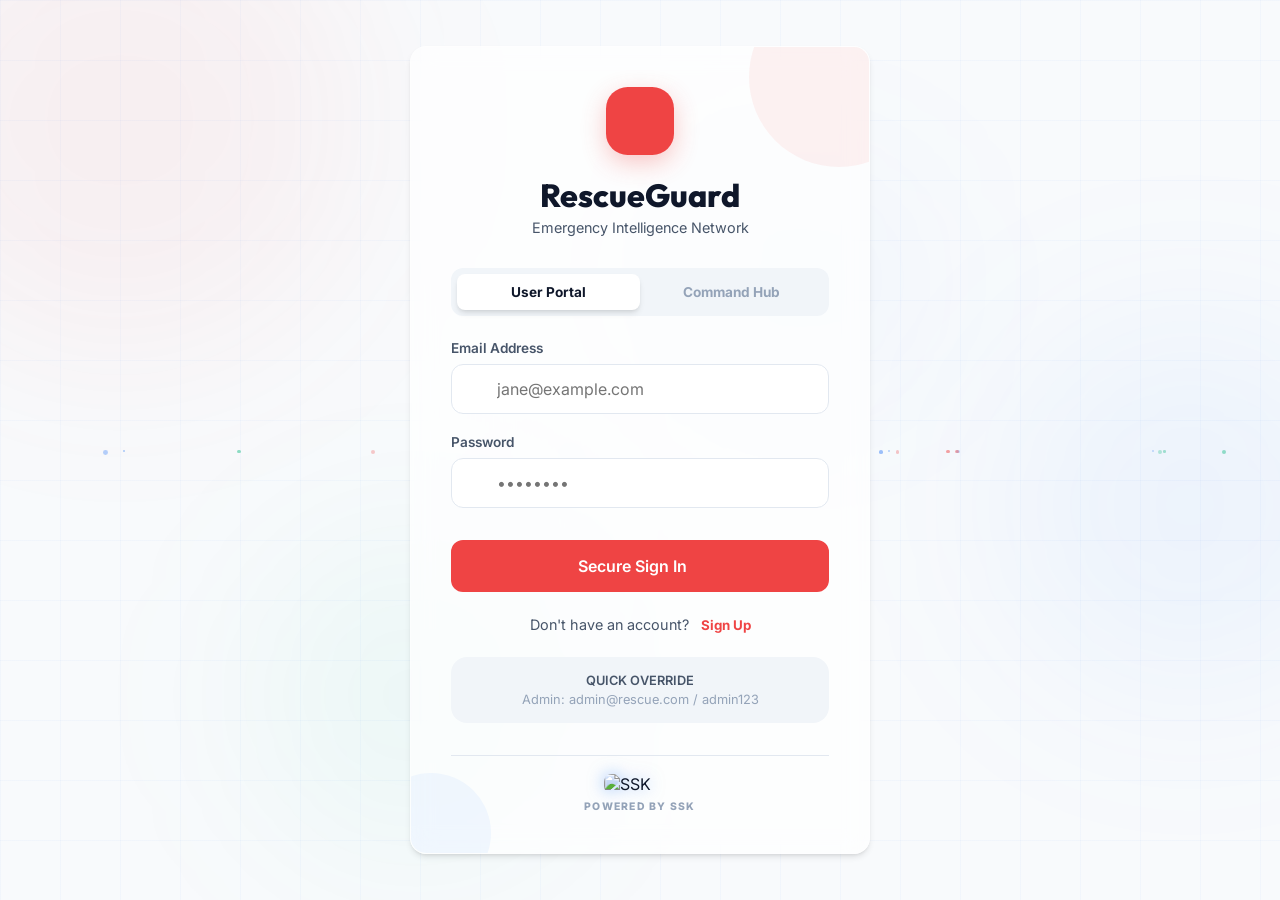
==== index.html @ 719359ab "Migrate React project to vanilla HTML/CSS/JS architecture" ====
<!DOCTYPE html>
<html lang="en">
<head>
    <meta charset="UTF-8">
    <meta name="viewport" content="width=device-width, initial-scale=1.0">
    <title>RescueGuard - Login</title>
    <link rel="stylesheet" href="css/styles.css">
    <link rel="stylesheet" href="css/components.css">
    <script src="https://unpkg.com/lucide@latest"></script>
</head>
<body>
    <div class="login-container">
        <!-- Animated Background -->
        <div class="grid-overlay"></div>
        <div class="page-orbs">
            <div class="orb orb-1"></div>
            <div class="orb orb-2"></div>
            <div class="orb orb-3"></div>
            <div class="orb orb-4"></div>
        </div>
        <div id="particles-container"></div>

        <!-- Login Card -->
        <div class="glass-card login-card">
            <!-- Decorative circles -->
            <div style="position: absolute; top: -60px; right: -60px; width: 180px; height: 180px; background: var(--primary); opacity: 0.07; border-radius: 50%; z-index: 0;"></div>
            <div style="position: absolute; bottom: -40px; left: -40px; width: 120px; height: 120px; background: var(--secondary); opacity: 0.06; border-radius: 50%; z-index: 0;"></div>

            <!-- Header -->
            <div style="text-align: center; margin-bottom: 2rem; position: relative; z-index: 1;">
                <div class="login-icon-bg">
                    <i data-lucide="activity" color="white" width="34" height="34"></i>
                </div>
                <h1 style="font-size: 2rem; margin-bottom: 0.25rem; color: var(--text-primary); font-weight: 800;">
                    RescueGuard
                </h1>
                <p style="color: var(--text-secondary); font-size: 0.9rem;">Emergency Intelligence Network</p>
            </div>

            <!-- Role Switcher -->
            <div id="role-switcher" class="role-switcher">
                <button class="role-btn active" data-role="user">User Portal</button>
                <button class="role-btn" data-role="admin">Command Hub</button>
            </div>

            <form id="login-form" style="position: relative; z-index: 1;">
                <div id="error-message" style="display: none; padding: 0.75rem; background: rgba(239,68,68,0.1); color: var(--primary); border-radius: 0.5rem; font-size: 0.85rem; margin-bottom: 1rem; text-align: center; font-weight: 600; border: 1px solid rgba(239,68,68,0.2);"></div>

                <!-- Registration Fields -->
                <div id="register-fields" style="display: none; margin-bottom: 1.25rem;">
                    <div class="input-group">
                        <label>Full Name</label>
                        <div class="input-icon-wrapper">
                            <span class="input-icon"><i data-lucide="user" width="18" height="18"></i></span>
                            <input type="text" id="name" class="form-input" placeholder="Jane Doe">
                        </div>
                    </div>
                </div>

                <!-- Email / Admin ID -->
                <div class="input-group">
                    <label id="email-label">Email Address</label>
                    <div class="input-icon-wrapper">
                        <span class="input-icon"><i id="email-icon" data-lucide="mail" width="18" height="18"></i></span>
                        <input type="text" id="email" required class="form-input" placeholder="jane@example.com">
                    </div>
                </div>

                <!-- Password -->
                <div class="input-group" style="margin-bottom: 2rem;">
                    <label>Password</label>
                    <div class="input-icon-wrapper">
                        <span class="input-icon"><i data-lucide="lock" width="18" height="18"></i></span>
                        <input type="password" id="password" required class="form-input" placeholder="••••••••">
                        <button type="button" id="toggle-password" style="position: absolute; right: 0.75rem; top: 50%; transform: translateY(-50%); background: transparent; border: none; color: var(--text-muted); cursor: pointer; display: flex; align-items: center; justify-content: center; padding: 0.5rem; transition: color 0.2s;">
                            <i id="password-icon" data-lucide="eye" width="18" height="18"></i>
                        </button>
                    </div>
                </div>

                <button type="submit" id="submit-btn" class="btn btn-primary" style="width: 100%; justify-content: center; padding: 1rem; font-size: 1rem;">
                    <span id="submit-text">Secure Sign In</span>
                    <i data-lucide="arrow-right" width="20" height="20" style="margin-left: 0.5rem;"></i>
                </button>
            </form>

            <!-- Toggle register/login -->
            <div style="margin-top: 1.5rem; text-align: center; position: relative; z-index: 1;">
                <p style="color: var(--text-secondary); font-size: 0.9rem;">
                    <span id="toggle-text">Don't have an account?</span>
                    <button id="toggle-auth-mode" style="background: transparent; border: none; color: var(--primary); font-weight: 700; margin-left: 0.5rem; cursor: pointer; font-family: inherit;">
                        Sign Up
                    </button>
                </p>
            </div>

            <!-- Quick credentials hint -->
            <div id="quick-hint" style="margin-top: 1.5rem; padding: 1rem; background: var(--bg-accent); border-radius: 1rem; text-align: center; font-size: 0.8rem; color: var(--text-muted);">
                <p style="font-weight: 600; color: var(--text-secondary); margin-bottom: 0.25rem;">QUICK OVERRIDE</p>
                <p>Admin: admin@rescue.com / admin123</p>
            </div>

            <!-- SSK Logo -->
            <div style="margin-top: 2rem; display: flex; flex-direction: column; align-items: center; gap: 6px; position: relative; z-index: 1;">
                <div style="width: 100%; height: 1px; background: var(--border); margin-bottom: 0.75rem;"></div>
                <img src="assets/hero.png" alt="SSK" style="width: 72px; height: auto; object-fit: contain; filter: drop-shadow(0 0 8px rgba(59,130,246,0.5)); border-radius: 8px;">
                <p style="font-size: 0.65rem; font-weight: 800; color: var(--text-muted); letter-spacing: 0.12em; text-transform: uppercase;">
                    Powered by SSK
                </p>
            </div>
        </div>
    </div>

    <script src="js/login.js"></script>
    <script>
        lucide.createIcons();
    </script>
</body>
</html>
---- css/styles.css ----
@import url('https://fonts.googleapis.com/css2?family=Inter:wght@300;400;500;600;700&family=Outfit:wght@400;500;600;700;800&display=swap');

:root {
  /* Light Theme */
  --bg-primary: #f8fafc;
  --bg-secondary: #ffffff;
  --bg-accent: #f1f5f9;
  --text-primary: #0f172a;
  --text-secondary: #475569;
  --text-muted: #94a3b8;
  --primary: #ef4444;
  --primary-hover: #dc2626;
  --secondary: #3b82f6;
  --success: #10b981;
  --warning: #f59e0b;
  --border: #e2e8f0;
  --shadow: 0 4px 6px -1px rgb(0 0 0 / 0.1), 0 2px 4px -2px rgb(0 0 0 / 0.1);
  --glass: rgba(255, 255, 255, 0.7);
  --glass-border: rgba(255, 255, 255, 0.3);
  --orb-1: rgba(239, 68, 68, 0.06);
  --orb-2: rgba(59, 130, 246, 0.06);
  --orb-3: rgba(16, 185, 129, 0.05);
}

[data-theme='dark'] {
  --bg-primary: #0f172a;
  --bg-secondary: #1e293b;
  --bg-accent: #334155;
  --text-primary: #f8fafc;
  --text-secondary: #cbd5e1;
  --text-muted: #64748b;
  --primary: #f87171;
  --primary-hover: #ef4444;
  --secondary: #60a5fa;
  --success: #34d399;
  --warning: #fbbf24;
  --border: #334155;
  --shadow: 0 10px 15px -3px rgb(0 0 0 / 0.5);
  --glass: rgba(30, 41, 59, 0.7);
  --glass-border: rgba(255, 255, 255, 0.1);
  --orb-1: rgba(239, 68, 68, 0.09);
  --orb-2: rgba(59, 130, 246, 0.09);
  --orb-3: rgba(16, 185, 129, 0.07);
}

* {
  margin: 0;
  padding: 0;
  box-sizing: border-box;
  font-family: 'Inter', sans-serif;
  transition: background-color 0.3s ease, border-color 0.3s ease, color 0.3s ease;
}

body {
  background-color: var(--bg-primary);
  color: var(--text-primary);
  min-height: 100vh;
  overflow-x: hidden;
}

h1, h2, h3, h4, h5, h6 {
  font-family: 'Outfit', sans-serif;
}

/* ═══════════════ ANIMATED BACKGROUND ORBS ═══════════════ */
.page-orbs {
  position: fixed;
  inset: 0;
  pointer-events: none;
  z-index: 0;
  overflow: hidden;
}

.orb {
  position: absolute;
  border-radius: 50%;
  filter: blur(90px);
  will-change: transform;
}

.orb-1 {
  width: 480px; height: 480px;
  background: var(--orb-1);
  top: -120px; left: -120px;
  animation: orbDrift1 22s ease-in-out infinite;
}
.orb-2 {
  width: 380px; height: 380px;
  background: var(--orb-2);
  top: 35%; right: -100px;
  animation: orbDrift2 18s ease-in-out infinite;
  animation-delay: -6s;
}
.orb-3 {
  width: 320px; height: 320px;
  background: var(--orb-3);
  bottom: 5%; left: 20%;
  animation: orbDrift3 25s ease-in-out infinite;
  animation-delay: -12s;
}
.orb-4 {
  width: 200px; height: 200px;
  background: var(--orb-2);
  top: 20%; left: 55%;
  animation: orbDrift1 30s ease-in-out infinite;
  animation-delay: -8s;
}

@keyframes orbDrift1 {
  0%   { transform: translate(0, 0) scale(1); }
  33%  { transform: translate(50px, -60px) scale(1.06); }
  66%  { transform: translate(-40px, 70px) scale(0.95); }
  100% { transform: translate(0, 0) scale(1); }
}
@keyframes orbDrift2 {
  0%   { transform: translate(0, 0) scale(1); }
  33%  { transform: translate(-60px, 40px) scale(0.94); }
  66%  { transform: translate(50px, -50px) scale(1.07); }
  100% { transform: translate(0, 0) scale(1); }
}
@keyframes orbDrift3 {
  0%   { transform: translate(0, 0) scale(1); }
  33%  { transform: translate(70px, 50px) scale(1.04); }
  66%  { transform: translate(-50px, -40px) scale(0.97); }
  100% { transform: translate(0, 0) scale(1); }
}

/* Grid overlay */
.grid-overlay {
  position: fixed;
  inset: 0;
  pointer-events: none;
  z-index: 0;
  background-image:
    linear-gradient(rgba(59,130,246,0.035) 1px, transparent 1px),
    linear-gradient(90deg, rgba(59,130,246,0.035) 1px, transparent 1px);
  background-size: 60px 60px;
  animation: gridPan 35s linear infinite;
}

@keyframes gridPan {
  0%   { background-position: 0 0; }
  100% { background-position: 60px 60px; }
}

/* Floating particles */
.particle {
  position: fixed;
  width: 3px;
  height: 3px;
  border-radius: 50%;
  pointer-events: none;
  z-index: 0;
  animation: particleDrift linear infinite;
}

@keyframes particleDrift {
  0%   { transform: translateY(100vh) rotate(0deg); opacity: 0; }
  10%  { opacity: 0.5; }
  90%  { opacity: 0.15; }
  100% { transform: translateY(-10vh) rotate(720deg); opacity: 0; }
}

/* ═══════════════ GLASS CARD ═══════════════ */
.glass-card {
  background: var(--glass);
  backdrop-filter: blur(12px);
  -webkit-backdrop-filter: blur(12px);
  border: 1px solid var(--glass-border);
  border-radius: 1rem;
  box-shadow: var(--shadow);
}

/* ═══════════════ BUTTONS ═══════════════ */
.btn {
  padding: 0.75rem 1.5rem;
  border-radius: 0.75rem;
  font-weight: 600;
  cursor: pointer;
  border: none;
  display: flex;
  align-items: center;
  gap: 0.5rem;
  transition: all 0.2s cubic-bezier(0.4, 0, 0.2, 1);
  font-family: 'Outfit', sans-serif;
}
.btn:active { transform: scale(0.95); }

.btn-primary { background-color: var(--primary); color: white; }
.btn-primary:hover {
  background-color: var(--primary-hover);
  box-shadow: 0 0 20px rgba(239, 68, 68, 0.4);
}
.btn-secondary { background-color: var(--secondary); color: white; }
.btn-outline {
  background-color: transparent;
  border: 1px solid var(--border);
  color: var(--text-primary);
}
.btn-outline:hover { background-color: var(--bg-accent); }

/* ═══════════════ FADE IN ═══════════════ */
.fade-in {
  animation: fadeIn 0.5s ease forwards;
}
@keyframes fadeIn {
  from { opacity: 0; transform: translateY(10px); }
  to   { opacity: 1; transform: translateY(0); }
}

/* ═══════════════ SSK LOGO FOOTER ═══════════════ */
.ssk-logo-sidebar {
  display: flex;
  flex-direction: column;
  align-items: center;
  gap: 3px;
  padding: 0.75rem 0.25rem 0.5rem;
}

.ssk-logo-sidebar img {
  width: 46px;
  height: auto;
  object-fit: contain;
  border-radius: 8px;
  filter: drop-shadow(0 0 6px rgba(59,130,246,0.35));
  transition: transform 0.35s ease, filter 0.35s ease;
  animation: sskGlow 4s ease-in-out infinite;
}

.ssk-logo-sidebar img:hover {
  transform: scale(1.18) rotate(-2deg);
  filter: drop-shadow(0 0 14px rgba(59,130,246,0.7));
}

.ssk-badge {
  font-size: 0.5rem;
  font-weight: 800;
  letter-spacing: 0.1em;
  color: var(--text-muted);
  text-transform: uppercase;
  text-align: center;
}

@keyframes sskGlow {
  0%, 100% { filter: drop-shadow(0 0 5px rgba(59,130,246,0.3)); }
  50%       { filter: drop-shadow(0 0 12px rgba(59,130,246,0.6)); }
}

/* ═══════════════ KEYFRAMES ═══════════════ */
@keyframes spin {
  from { transform: rotate(0deg); }
  to   { transform: rotate(360deg); }
}

@keyframes pulse {
  0%   { transform: scale(1); opacity: 0.1; }
  50%  { transform: scale(1.1); opacity: 0.2; }
  100% { transform: scale(1); opacity: 0.1; }
}

@keyframes ripple {
  0%   { box-shadow: 0 0 0 0 rgba(239,68,68,0.3), 0 0 0 20px rgba(239,68,68,0.2), 0 0 0 40px rgba(239,68,68,0.1); }
  100% { box-shadow: 0 0 0 20px rgba(239,68,68,0.2), 0 0 0 40px rgba(239,68,68,0.1), 0 0 0 60px rgba(239,68,68,0); }
}

.ripple {
  position: absolute;
  width: 50%;
  height: 50%;
  border-radius: 50%;
  z-index: -1;
}

/* ═══════════════ SCROLLBAR ═══════════════ */
::-webkit-scrollbar { width: 8px; }
::-webkit-scrollbar-track { background: var(--bg-primary); }
::-webkit-scrollbar-thumb { background: var(--bg-accent); border-radius: 10px; }
::-webkit-scrollbar-thumb:hover { background: var(--text-muted); }

/* Utility Classes */
.flex { display: flex; }
.flex-col { flex-direction: column; }
.items-center { align-items: center; }
.justify-center { justify-content: center; }
.relative { position: relative; }
.overflow-hidden { overflow: hidden; }
.w-full { width: 100%; }
.h-full { height: 100%; }
.text-center { text-align: center; }
.font-bold { font-weight: bold; }
---- css/components.css ----
/* Components CSS */
.login-container {
    min-height: 100vh;
    display: flex;
    align-items: center;
    justify-content: center;
    padding: 2rem;
    position: relative;
    background: var(--bg-primary);
    overflow: hidden;
}

.login-card {
    width: 100%;
    max-width: 460px;
    padding: 2.5rem;
    position: relative;
    overflow: hidden;
    z-index: 1;
    opacity: 0;
    transform: scale(0.93) translateY(20px);
    animation: slideUpFade 0.5s ease-out forwards;
}

@keyframes slideUpFade {
    to {
        opacity: 1;
        transform: scale(1) translateY(0);
    }
}

.login-icon-bg {
    width: 68px;
    height: 68px;
    background: var(--primary);
    border-radius: 1.35rem;
    display: flex;
    align-items: center;
    justify-content: center;
    margin: 0 auto 1.25rem;
    box-shadow: 0 8px 24px rgba(239, 68, 68, 0.3);
    animation: subtleWobble 6s ease-in-out infinite;
}

@keyframes subtleWobble {
    0%, 100% { transform: rotate(0deg); }
    25% { transform: rotate(5deg); }
    75% { transform: rotate(-5deg); }
}

.input-group {
    margin-bottom: 1.25rem;
    position: relative;
}

.input-group label {
    display: block;
    margin-bottom: 0.5rem;
    font-size: 0.85rem;
    font-weight: 600;
    color: var(--text-secondary);
}

.input-icon-wrapper {
    position: relative;
}

.input-icon {
    position: absolute;
    left: 1rem;
    top: 50%;
    transform: translateY(-50%);
    color: var(--text-muted);
}

.form-input {
    width: 100%;
    padding: 0.875rem 1rem 0.875rem 2.8rem;
    border-radius: 0.75rem;
    border: 1px solid var(--border);
    background: var(--bg-secondary);
    color: var(--text-primary);
    outline: none;
    font-size: 1rem;
}

.form-input:focus {
    border-color: var(--primary);
}

.role-switcher {
    display: flex;
    background: var(--bg-accent);
    padding: 0.4rem;
    border-radius: 0.75rem;
    margin-bottom: 1.5rem;
    position: relative;
    z-index: 1;
}

.role-btn {
    flex: 1;
    padding: 0.6rem;
    border-radius: 0.5rem;
    border: none;
    background: transparent;
    color: var(--text-muted);
    font-weight: 700;
    cursor: pointer;
    transition: all 0.2s;
    font-size: 0.85rem;
}

.role-btn.active {
    background: var(--bg-secondary);
    color: var(--text-primary);
    box-shadow: var(--shadow);
}
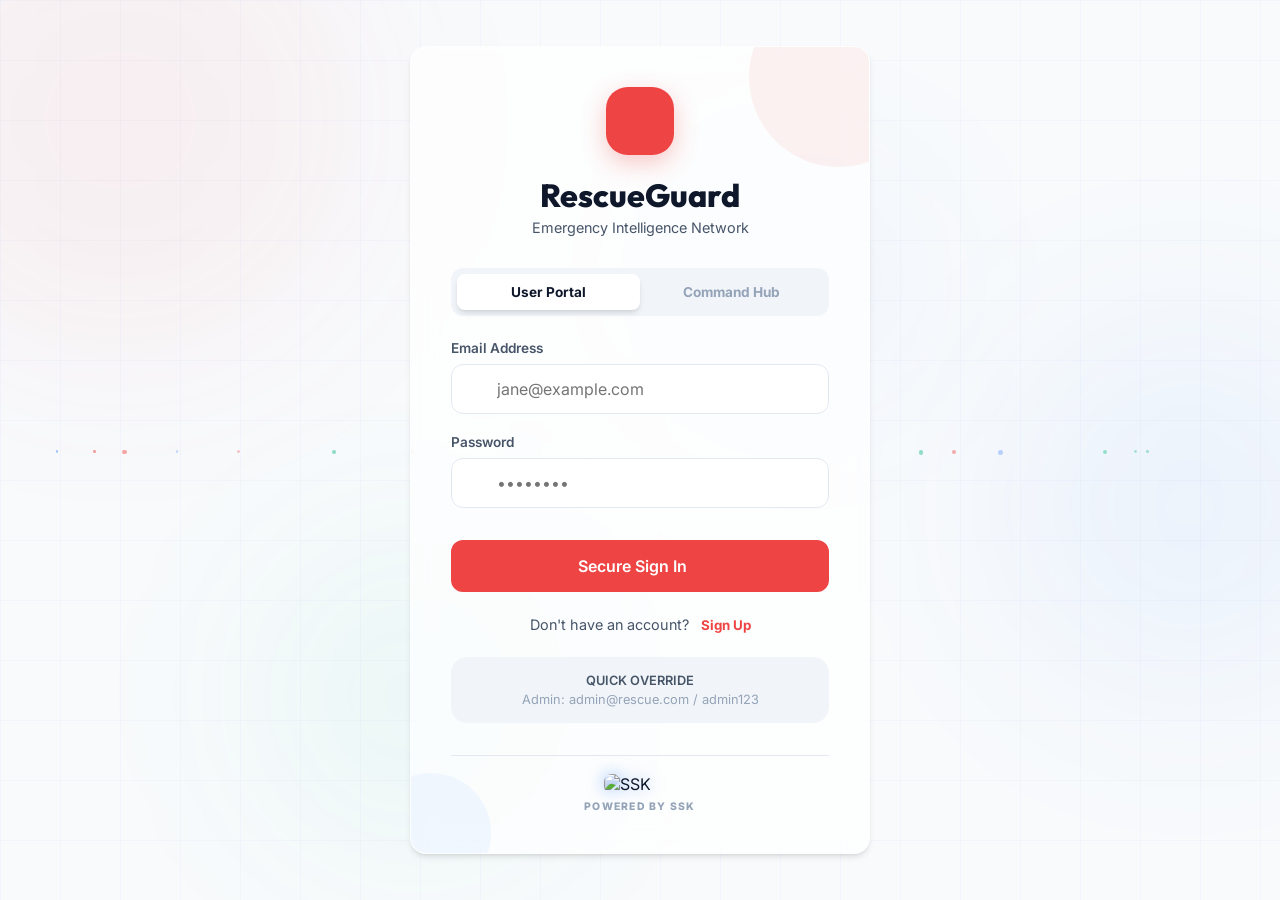
==== commit 57aa7920: "Add Progressive Web App (PWA) support" ====
--- a/index.html
+++ b/index.html
@@ -4,9 +4,20 @@
     <meta charset="UTF-8">
     <meta name="viewport" content="width=device-width, initial-scale=1.0">
     <title>RescueGuard - Login</title>
+    <link rel="manifest" href="manifest.json">
+    <meta name="theme-color" content="#0f172a">
     <link rel="stylesheet" href="css/styles.css">
     <link rel="stylesheet" href="css/components.css">
     <script src="https://unpkg.com/lucide@latest"></script>
+    <script>
+        if ('serviceWorker' in navigator) {
+            window.addEventListener('load', () => {
+                navigator.serviceWorker.register('./sw.js').catch(err => {
+                    console.log('Service Worker registration failed: ', err);
+                });
+            });
+        }
+    </script>
 </head>
 <body>
     <div class="login-container">
